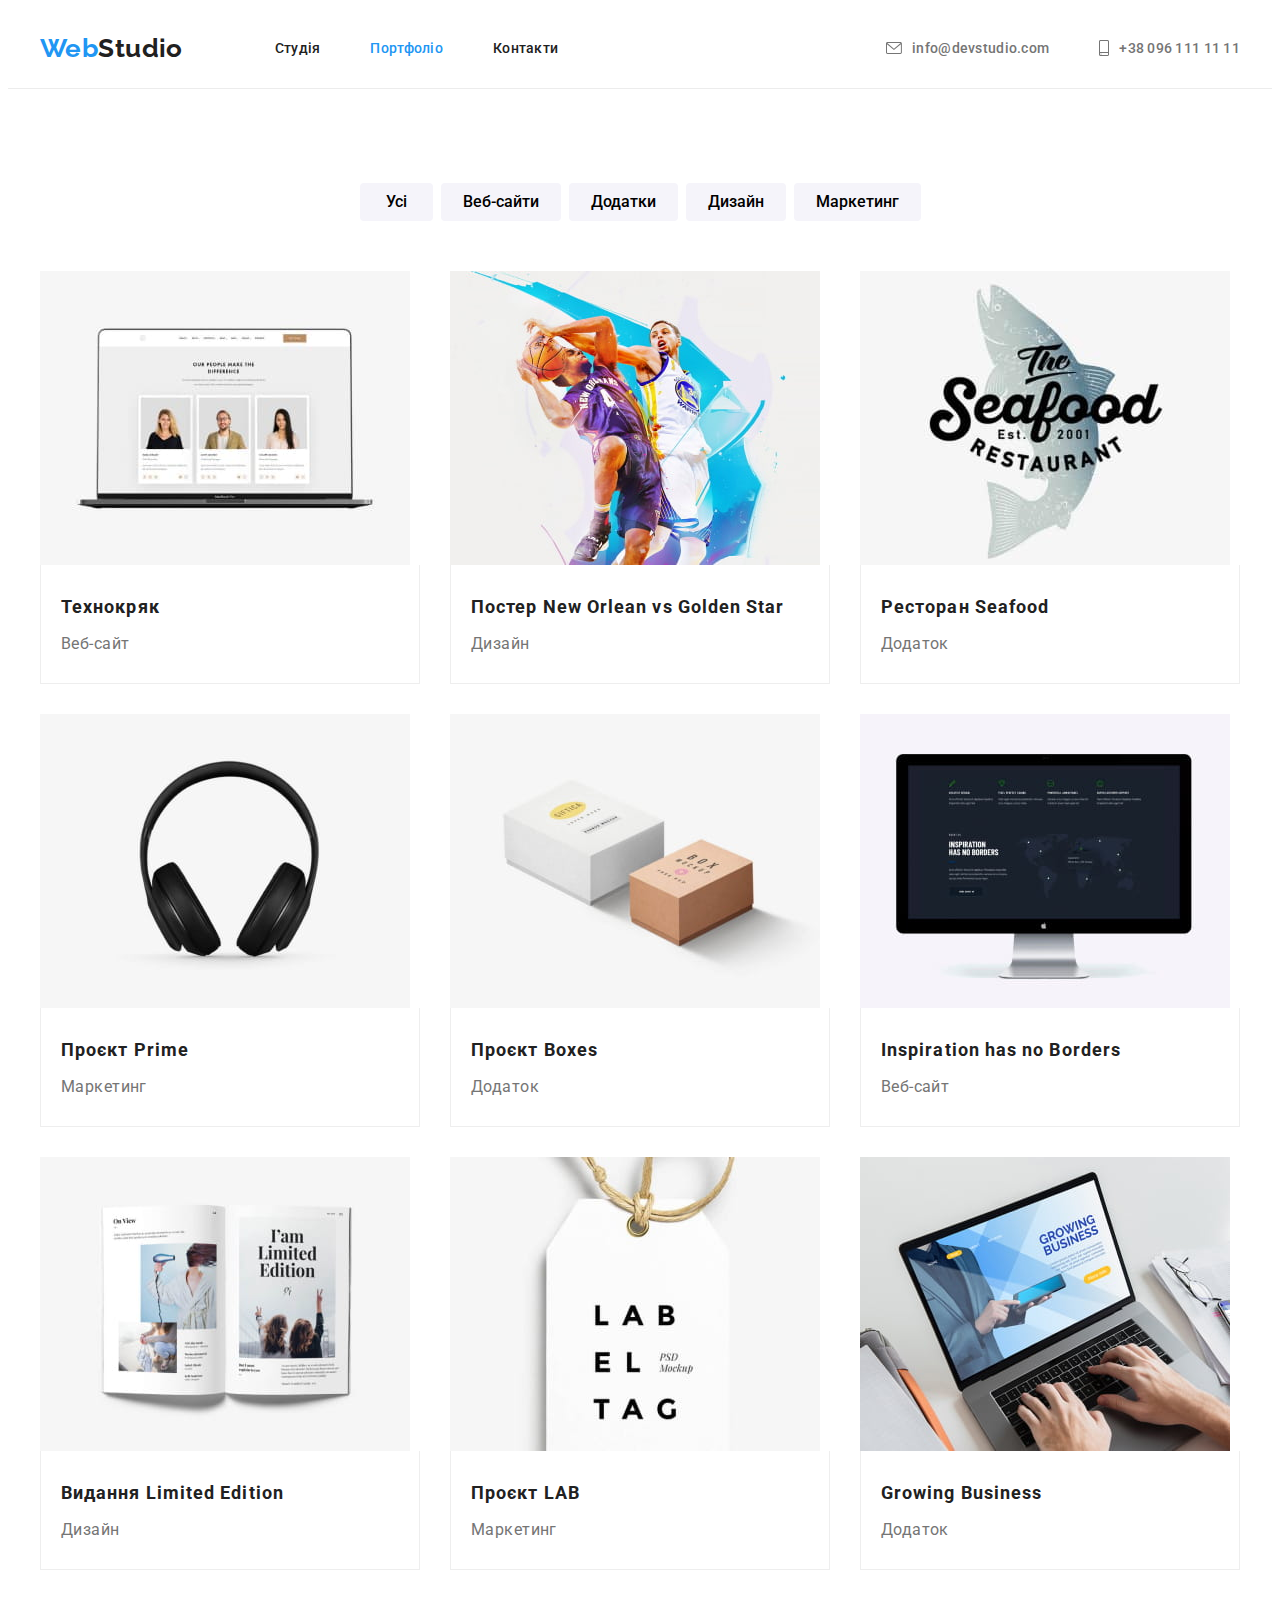
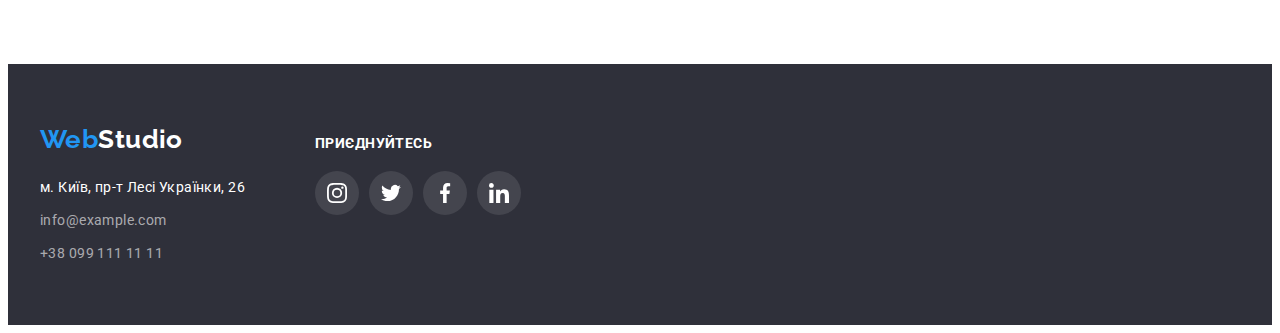
==== portfolio.html @ 65fcc151 "Initial commit" ====
<!DOCTYPE html>
<html lang="uk">
  <head>
    <meta charset="UTF-8" />
    <meta http-equiv="X-UA-Compatible" content="IE=edge" />
    <meta name="viewport" content="width=device-width, initial-scale=1.0" />
    <title>Портфоліо</title>
    <link rel="preconnect" href="https://fonts.googleapis.com" />
    <link rel="preconnect" href="https://fonts.gstatic.com" crossorigin />
    <link
      href="https://fonts.googleapis.com/css2?family=Raleway:wght@700&family=Roboto:wght@400;500;700;900&display=swap"
      rel="stylesheet"
    />
    <link
      rel="stylesheet"
      href="https://cdnjs.cloudflare.com/ajax/libs/modern-normalize/1.1.0/modern-normalize.min.css"
      integrity="sha512-wpPYUAdjBVSE4KJnH1VR1HeZfpl1ub8YT/NKx4PuQ5NmX2tKuGu6U/JRp5y+Y8XG2tV+wKQpNHVUX03MfMFn9Q=="
      crossorigin="anonymous"
      referrerpolicy="no-referrer"
    />
    <link rel="stylesheet" href="./css/styles.css" />
  </head>
  <body>
    <header class="top-page">
      <div class="container-top-page container">
        <a class="logo-top logo" href=""><span class="logo-first">Web</span>Studio</a>
        <nav class="nav">
          <ul class="list-nav list">
            <li class="nav-item">
              <a class="nav-link link" href="./index.html">Студія</a>
            </li>
            <li class="nav-item">
              <a class="nav-link link current" href="./portfolio.html">Портфоліо</a>
            </li>
            <li class="nav-item"><a class="nav-link link" href="">Контакти</a></li>
          </ul>
        </nav>

        <ul class="contact list">
          <li class="contact-item">
            <a class="contact-link link" href="mailto:info@example.com">
              <svg class="contact-icon" width="16" height="12">
                <use href="./images/icons.svg#envelope"></use>
              </svg>
              info@devstudio.com
            </a>
          </li>
          <li class="contact-item">
            <a class="contact-link link" href="tel:380991111111">
              <svg class="contact-icon" width="10" height="16">
                <use href="./images/icons.svg#smartphone"></use>
              </svg>
              +38 096 111 11 11</a
            >
          </li>
        </ul>
      </div>
    </header>

    <main class="page">
      <!-- Усі Портфоліо -->
      <section class="section">
        <div class="portfol-container container">
          <h1 class="visually-hidden">Портфоліо</h1>

          <ul class="list-btn-filter list">
            <li class="filter-item"><button class="btn-filter btn" type="button">Усі</button></li>

            <li class="filter-item">
              <button class="btn-filter btn" type="button">Веб-сайти</button>
            </li>

            <li class="filter-item">
              <button class="btn-filter btn" type="button">Додатки</button>
            </li>

            <li class="filter-item">
              <button class="btn-filter btn" type="button">Дизайн</button>
            </li>

            <li class="filter-item">
              <button class="btn-filter btn" type="button">Маркетинг</button>
            </li>
          </ul>

          <ul class="portfolio-list list card-set">
            <li class="portfol-item card-set-item">
              <a href="" class="portfol-link">
                <img
                  class="portfol-pic"
                  src="./images/portfolio/all/laptop.jpg"
                  alt="Ноутбук з веб-сайтом"
                  width="370"
                  height="294"
                />
                <div class="portfol-set">
                  <h2 class="portfol-subtitle">Технокряк</h2>
                  <p class="portfol-text">Веб-сайт</p>
                </div>
              </a>
            </li>

            <li class="portfol-item card-set-item">
              <a href="" class="portfol-link">
                <img
                  class="portfol-pic"
                  src="./images/portfolio/all/basketball.jpg"
                  alt="Баскетболісти"
                  width="370"
                  height="294"
                />
                <div class="portfol-set">
                  <h2 class="portfol-subtitle" lang="en">
                    <span lang="uk">Постер</span> New Orlean vs Golden Star
                  </h2>
                  <p class="portfol-text">Дизайн</p>
                </div>
              </a>
            </li>

            <li class="portfol-item card-set-item">
              <a href="" class="portfol-link">
                <img
                  class="portfol-pic"
                  src="./images/portfolio/all/seafood.jpg"
                  alt="Риба логотип"
                  width="370"
                  height="294"
                />
                <div class="portfol-set">
                  <h2 class="portfol-subtitle">Ресторан <span lang="en">Seafood</span></h2>
                  <p class="portfol-text">Додаток</p>
                </div>
              </a>
            </li>

            <li class="portfol-item card-set-item">
              <a href="" class="portfol-link">
                <img
                  class="portfol-pic"
                  src="./images/portfolio/all/headphones.jpg"
                  alt="Навушники"
                  width="370"
                  height="294"
                />
                <div class="portfol-set">
                  <h2 class="portfol-subtitle">Проєкт <span lang="en">Prime</span></h2>
                  <p class="portfol-text">Маркетинг</p>
                </div>
              </a>
            </li>

            <li class="portfol-item card-set-item">
              <a href="" class="portfol-link">
                <img
                  class="portfol-pic"
                  src="./images/portfolio/all/box.jpg"
                  alt="Коробки"
                  width="370"
                  height="294"
                />
                <div class="portfol-set">
                  <h2 class="portfol-subtitle">Проєкт <span lang="en">Boxes</span></h2>
                  <p class="portfol-text">Додаток</p>
                </div>
              </a>
            </li>

            <li class="portfol-item card-set-item">
              <a href="" class="portfol-link">
                <img
                  class="portfol-pic"
                  src="./images/portfolio/all/monitor.jpg"
                  alt="Монітор з веб-сайтом"
                  width="370"
                  height="294"
                />
                <div class="portfol-set">
                  <h2 class="portfol-subtitle" lang="en">Inspiration has no Borders</h2>
                  <p class="portfol-text">Веб-сайт</p>
                </div>
              </a>
            </li>

            <li class="portfol-item card-set-item">
              <a href="" class="portfol-link">
                <img
                  class="portfol-pic"
                  src="./images/portfolio/all/book.jpg"
                  alt="Книга"
                  width="370"
                  height="294"
                />
                <div class="portfol-set">
                  <h2 class="portfol-subtitle" lang="en">
                    <span lang="uk">Видання</span> Limited Edition
                  </h2>
                  <p class="portfol-text">Дизайн</p>
                </div>
              </a>
            </li>

            <li class="portfol-item card-set-item">
              <a href="" class="portfol-link">
                <img
                  class="portfol-pic"
                  src="./images/portfolio/all/label.jpg"
                  alt="LAB"
                  width="370"
                  height="294"
                />
                <div class="portfol-set">
                  <h2 class="portfol-subtitle">Проєкт <span lang="en">LAB</span></h2>
                  <p class="portfol-text">Маркетинг</p>
                </div>
              </a>
            </li>

            <li class="portfol-item card-set-item">
              <a href="" class="portfol-link">
                <img
                  class="portfol-pic"
                  src="./images/portfolio/all/laptop-2.jpg"
                  alt="Ноутбук з веб-сайтом"
                  width="370"
                  height="294"
                />
                <div class="portfol-set">
                  <h2 class="portfol-subtitle" lang="en">Growing Business</h2>
                  <p class="portfol-text">Додаток</p>
                </div>
              </a>
            </li>
          </ul>
        </div>
      </section>
    </main>

    <footer class="bottom-page">
      <div class="container-bottom-page container">
        <div class="info-box">
          <a class="logo-bottom logo" href=""><span class="logo-first">Web</span>Studio</a>

          <address class="info">
            <ul class="list-info list">
              <li class="info-item">
                <a
                  class="map-link link"
                  href="https://goo.gl/maps/CPtrU1FHBa2aNyZL9"
                  target="_blank"
                  rel="noopener noreferrer"
                >
                  м. Київ, пр-т Лесі Українки, 26
                </a>
              </li>

              <li class="info-item">
                <a class="info-link link" href="mailto:info@example.com">info@example.com</a>
              </li>

              <li class="info-item">
                <a class="info-link link" href="tel:380991111111">+38 099 111 11 11</a>
              </li>
            </ul>
          </address>
        </div>

        <div class="socials-box">
          <h2 class="bottom-title">приєднуйтесь</h2>
          <ul class="list bt-socials-list">
            <li>
              <a
                class="link bt-socials-link"
                href="https://www.instagram.com/"
                target="_blank"
                rel="noopener noreferrer"
                aria-label="instagram"
              >
                <svg class="bt-socials-icon" width="20" height="20">
                  <use href="./images/icons.svg#instagram"></use>
                </svg>
              </a>
            </li>

            <li>
              <a
                class="link bt-socials-link"
                href="https://twitter.com/"
                target="_blank"
                rel="noopener noreferrer"
                aria-label="twitter"
              >
                <svg class="bt-socials-icons" width="20" height="20">
                  <use href="./images/icons.svg#twitter"></use>
                </svg>
              </a>
            </li>

            <li>
              <a
                class="link bt-socials-link"
                href="https://www.facebook.com/"
                target="_blank"
                rel="noopener noreferrer"
                aria-label="facebook"
              >
                <svg class="bt-socials-icon" width="20" height="20">
                  <use href="./images/icons.svg#facebook"></use>
                </svg>
              </a>
            </li>

            <li>
              <a
                class="link bt-socials-link"
                href="https://ua.linkedin.com/"
                target="_blank"
                rel="noopener noreferrer"
                aria-label="linkedin"
              >
                <svg class="bt-socials-icon" width="20" height="20">
                  <use href="./images/icons.svg#linkedin"></use>
                </svg>
              </a>
            </li>
          </ul>
        </div>
      </div>
    </footer>
  </body>
</html>
---- css/styles.css ----
:root {
  /*bg colors*/
  --main-bg-cl: #ffffff;
  --cart-border-cl: 1px solid #eeeeee;
  --header-border-cl: #ececec;
  --secondary-bg-cl: #2f303a;
  --bg-cl-hero: #c4c4c4;
  --third-bg-cl: #f5f4fa;
  --accent-cl: #2196f3;
  --main-page-btn-cl: #188ce8;
  --socials-cl: #afb1b8;
  --section-ptf-cl: #eeeeee;
  --grad-hero: rgba(47, 48, 58, 0.4);
  /*text colors */
  --main-text-cl: #212121;
  --secondary-text-cl: #757575;
  --logo-cl: #000000;
  --foter-cont-cl-60: rgba(255, 255, 255, 0.6);
  --foter-cont-cl-10: rgba(255, 255, 255, 0.1);
  /* fonts */
  --main-font: 'Roboto', sans-serif;
  --logo-font: 'Raleway', sans-serif;
  /* other */
  --main-bord-rad: 4px;
  --secondary-font-weight: 700;
  --third-font-weight: 500;
  --indent: 30px;
  --item: 3;
}

body {
  color: var(--main-text-cl);
  font-family: var(--main-font);
  font-size: 14px;
  line-height: calc(24 / 14);
  letter-spacing: 0.03em;
}

.container {
  width: 1200px;
  padding-left: 15px;
  padding-right: 15px;
  margin-left: auto;
  margin-right: auto;
}

.section {
  padding: 94px 0;
}

.card-set {
  display: flex;
  flex-wrap: wrap;
  gap: var(--indent);
}

.card-set-item {
  flex-basis: calc((100% - var(--indent) * (var(--item) - 1)) / var(--item));
}

/* reset and pseudoclasses */

h1,
h2,
h3,
h4,
h5,
h6,
p {
  margin: 0;
}

img {
  display: block;
  max-width: 100%;
  height: auto;
}

.visually-hidden {
  position: absolute;
  width: 1px;
  height: 1px;
  margin: -1px;
  border: 0;
  padding: 0;

  white-space: nowrap;
  clip-path: inset(100%);
  clip: rect(0 0 0 0);
  overflow: hidden;
}

.list {
  list-style: none;
  margin: 0;
  padding: 0;
}

.link {
  text-decoration: none;
  color: currentColor;
}

.portfol-link {
  text-decoration: none;
  color: currentColor;
  display: block;
}

.portfol-link:hover,
.portfol-link:focus {
  box-shadow: 0px 1px 1px rgba(0, 0, 0, 0.12), 0px 4px 4px rgba(0, 0, 0, 0.06),
    1px 4px 6px rgba(0, 0, 0, 0.16);
}

.link:hover,
.link:focus {
  color: var(--accent-cl);
}

.btn {
  border: none;
  cursor: pointer;
}

.main-btn:hover,
.main-btn:focus {
  background-color: var(--main-page-btn-cl);
}

.main-btn:active {
  background-color: var(--main-page-btn-cl);
}

.btn-filter:hover,
.btn-filter:focus {
  color: var(--main-bg-cl);
  background-color: var(--accent-cl);
  box-shadow: 0px 3px 1px rgba(0, 0, 0, 0.1), 0px 1px 2px rgba(0, 0, 0, 0.08),
    0px 2px 2px rgba(0, 0, 0, 0.12);
  border-radius: var(--main-bord-rad);
}

.btn-filter:active {
  color: var(--main-bg-cl);
  background-color: var(--accent-cl);
}

.info {
  font-style: normal;
}

.icon-link:hover,
.icon-link:focus {
  background-color: var(--accent-cl);
  fill: var(--main-bg-cl);
}

.client-link:hover,
.client-link:focus {
  border: 1px solid var(--accent-cl);
  fill: var(--accent-cl);
}

.bt-socials-link:hover,
.bt-socials-link:focus {
  background-color: var(--accent-cl);
}

/* Header */

.top-page {
  border-bottom: 1px solid var(--header-border-cl);
}

.container-top-page {
  display: flex;
  align-items: center;
}

.logo {
  color: var(--main-text-cl);
  text-decoration: none;
  font-family: var(--logo-font);
  font-weight: var(--secondary-font-weight);
  font-size: 26px;
  line-height: calc(31 / 26);
}

.logo-top {
  margin-right: 92px;
}

.logo-first {
  color: var(--accent-cl);
}

.nav {
  margin-right: auto;
}

.list-nav {
  display: flex;
  flex-wrap: wrap;
  gap: 50px;
}

.nav-link {
  display: block;
  padding: 32px 0;
  color: var(--main-text-cl);
  font-weight: var(--third-font-weight);
  font-size: 14px;
  line-height: calc(16 / 14);
  letter-spacing: 0.02em;
}

.current {
  color: var(--accent-cl);
}

.contact {
  display: flex;
  gap: 50px;
}

.contact-link {
  display: flex;
  align-items: center;
  padding: 32px 0;
  gap: 10px;

  color: var(--secondary-text-cl);
  font-weight: var(--third-font-weight);
  font-size: 14px;
  line-height: calc(16 / 14);
  letter-spacing: 0.02em;
}

.contact-icon {
  fill: currentColor;
}

/* main studio*/

/* section hero */
.hero {
  max-width: 1600px;
  height: 600px;
  margin-right: auto;
  margin-left: auto;

  background-color: var(--bg-cl-hero);
  text-align: center;
  background-image: linear-gradient(to right, var(--grad-hero), var(--grad-hero)),
    url(../images/index/hero/bg-hero.jpg);
  background-position: center;
  background-repeat: no-repeat;
  background-size: cover;
}

.hero-container {
  padding-top: 200px;
  padding-bottom: 200px;
}

.title {
  color: var(--main-bg-cl);

  font-weight: 900;
  font-size: 44px;
  line-height: calc(60 / 44);
  letter-spacing: 0.06em;
  text-transform: uppercase;

  margin-bottom: 30px;
  width: 696px;
  margin-left: auto;
  margin-right: auto;
}

.main-btn {
  background-color: var(--accent-cl);
  color: var(--main-bg-cl);
  box-shadow: 0px 4px 4px rgba(0, 0, 0, 0.15);
  border-radius: var(--main-bord-rad);

  font-family: inherit;
  font-weight: var(--secondary-font-weight);
  font-size: 16px;
  line-height: calc(30 / 16);
  letter-spacing: 0.06em;

  padding: 10px 32px;
  min-width: 216px;
  min-height: 50px;
}

/* section our advantages */

.list-advantage {
  display: flex;
  gap: var(--indent);
}

.advantage-item {
  flex-basis: calc((100% - 90px) / 4);
}

.box-icon {
  display: flex;
  align-items: center;
  justify-content: center;

  height: 120px;
  margin: 0 0 30px;
  border-radius: 4px;

  background-color: var(--third-bg-cl);
}

.advantage-subtitle {
  font-weight: var(--secondary-font-weight);
  font-size: 14px;
  line-height: calc(16 / 14);
  text-transform: uppercase;

  margin-bottom: 10px;
}

.advantage-text {
  color: var(--secondary-text-cl);
}

/* section  what do we do*/
.practice {
  padding-top: 0;
}

.practice-subtitle {
  font-weight: var(--secondary-font-weight);
  font-size: 36px;
  line-height: calc(42 / 36);

  margin-bottom: 50px;
  text-align: center;
}

/* section our team*/
.team {
  background-color: var(--third-bg-cl);
}

.team-item {
  --item: 4;
  background-color: var(--main-bg-cl);
  box-shadow: 0px 4px 4px rgba(0, 0, 0, 0.25), 0px 1px 3px rgba(0, 0, 0, 0.12),
    0px 1px 1px rgba(0, 0, 0, 0.14);
  border-radius: 0px 0px 4px 4px;
}

.team-title {
  font-weight: var(--secondary-font-weight);
  font-size: 36px;
  line-height: calc(42 / 36);

  margin-bottom: 50px;
  text-align: center;
}

.avatar-content {
  text-align: center;
  padding-top: var(--indent);
  padding-bottom: var(--indent);
}

.team-subtitle {
  font-weight: var(--third-font-weight);
  font-size: 16px;
  line-height: calc(19 / 16);

  margin: 0 0 10px;
}

.team-text {
  font-size: 16px;
  line-height: calc(19 / 16);
  color: var(--secondary-text-cl);
  margin-bottom: 16px;
}

.list-icon {
  display: flex;
  justify-content: center;

  gap: 10px;
}

.icon-link {
  width: 44px;
  height: 44px;

  display: flex;
  justify-content: center;
  align-items: center;

  fill: var(--socials-cl);
  border-radius: 50%;
}

/* Client */

.client {
  text-align: center;
}

.client-title {
  margin-bottom: 50px;

  font-weight: var(--secondary-font-weight);
  font-size: 36px;
  line-height: calc(42 / 36);
}

.client-list {
  display: flex;
  gap: 30px;
}

.client-item {
  flex-basis: calc((100% - 150px) / 6);
}

.client-link {
  display: flex;
  align-items: center;
  justify-content: center;

  height: 92px;

  border: 1px solid var(--socials-cl);
  border-radius: 4px;
  fill: var(--socials-cl);
}

/* main portfolio */

.btn-filter {
  background-color: var(--third-bg-cl);
  font-family: inherit;
  font-weight: var(--third-font-weight);
  font-size: 16px;
  line-height: calc(26 / 16);
  border-radius: var(--main-bord-rad);

  min-width: 73px;
  min-height: 38px;
  padding: 6px 22px;
}

.list-btn-filter {
  display: flex;
  justify-content: center;
  gap: 8px;
  margin: 0 0 50px;
}

.portfol-set {
  padding: 24px 20px;
  border-right: var(--cart-border-cl);
  border-bottom: var(--cart-border-cl);
  border-left: var(--cart-border-cl);
}

.portfol-subtitle {
  font-weight: var(--secondary-font-weight);
  font-size: 18px;
  line-height: calc(36 / 18);
  letter-spacing: 0.06em;

  margin-bottom: 4px;
}

.portfol-text {
  color: var(--secondary-text-cl);
  font-size: 16px;
  line-height: calc(30 / 16);
}

/* footer */
.bottom-page {
  background-color: var(--secondary-bg-cl);
}

.container-bottom-page {
  padding-top: 60px;
  padding-bottom: 60px;

  display: flex;
  align-items: baseline;
  gap: 70px;
}

.logo-bottom {
  color: var(--main-bg-cl);
  display: block;
  margin-bottom: 20px;
}

.info-item:not(:last-child) {
  margin-bottom: 9px;
}

.map-link {
  color: var(--main-bg-cl);
}

.info-link {
  color: var(--foter-cont-cl-60);
}

.socials-box {
  width: 205px;
  height: 80px;
}

.bottom-title {
  margin-bottom: 20px;

  font-weight: var(--secondary-font-weight);
  font-size: 14px;
  line-height: calc(16 / 14);
  text-transform: uppercase;

  color: var(--main-bg-cl);
}

.bt-socials-list {
  display: flex;
  gap: 10px;
}

.bt-socials-link {
  width: 44px;
  height: 44px;

  display: flex;
  align-items: center;
  justify-content: center;

  border-radius: 50%;

  fill: var(--main-bg-cl);
  background: var(--foter-cont-cl-10);
}
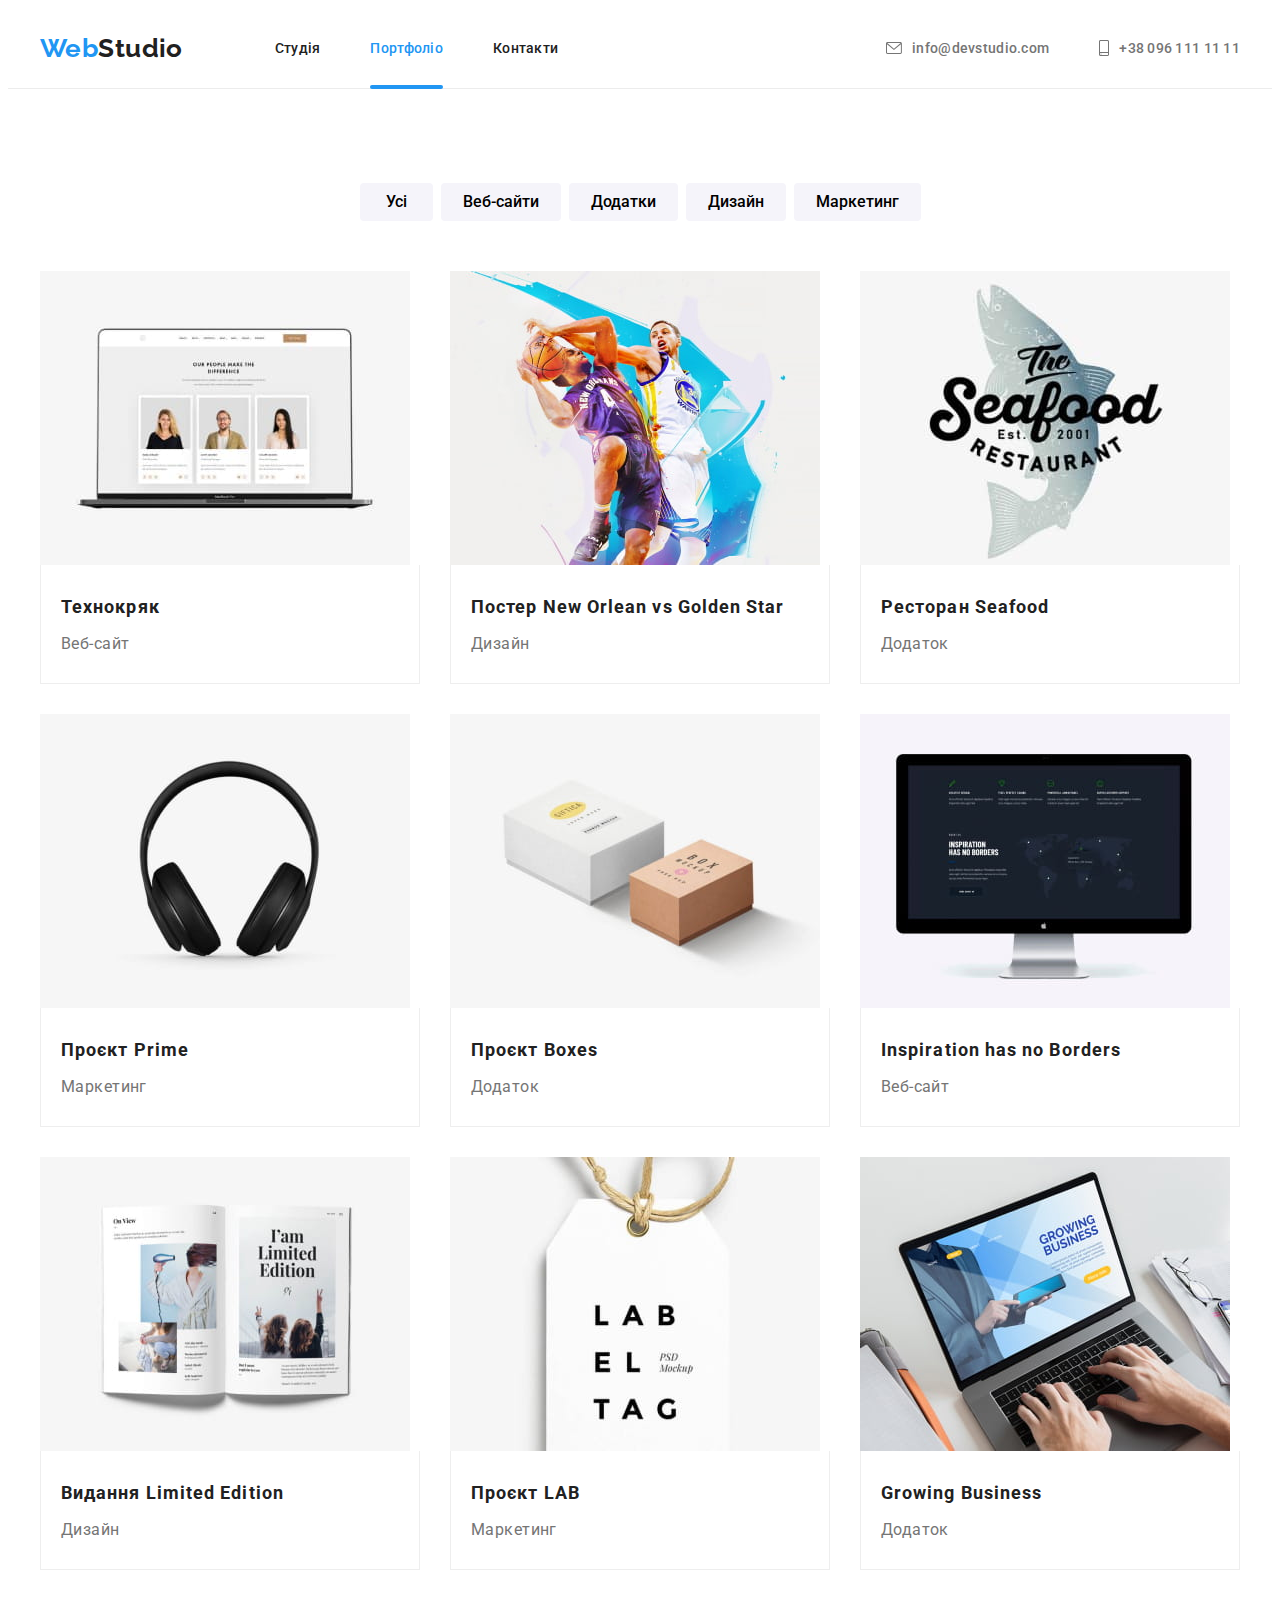
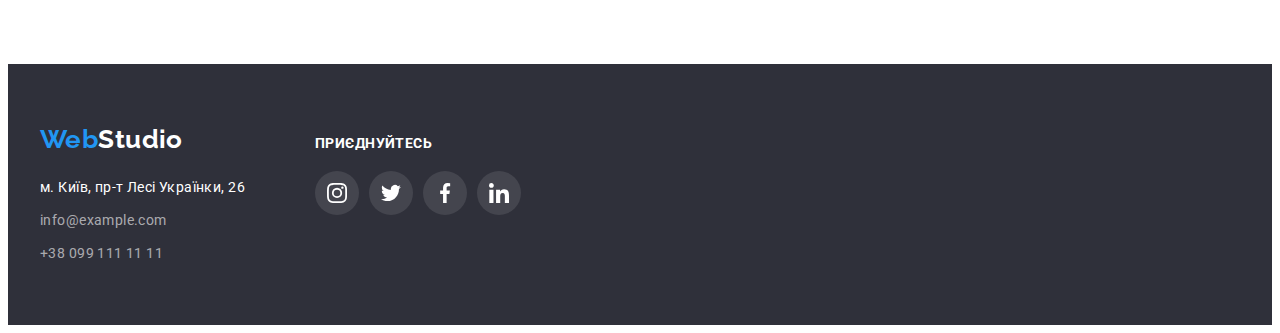
==== commit da3049dd: "Додання в секції портфоліо ефект ховеру на картки" ====
--- a/portfolio.html
+++ b/portfolio.html
@@ -86,13 +86,22 @@
           <ul class="portfolio-list list card-set">
             <li class="portfol-item card-set-item">
               <a href="" class="portfol-link">
-                <img
-                  class="portfol-pic"
-                  src="./images/portfolio/all/laptop.jpg"
-                  alt="Ноутбук з веб-сайтом"
-                  width="370"
-                  height="294"
-                />
+                <div class="portfol-thumb">
+                  <img
+                    class="portfol-pic"
+                    src="./images/portfolio/all/laptop.jpg"
+                    alt="Ноутбук з веб-сайтом"
+                    width="370"
+                    height="294"
+                  />
+                  <div class="overlay">
+                    <p class="overlay-desc">
+                      Ресурс пропонує комплексні пропозиції з різним рівнем функціоналу та сервісів.
+                      Все це дозволить відвідувачу отримати вичерпні відомості про компанію чи
+                      приватну особу.
+                    </p>
+                  </div>
+                </div>
                 <div class="portfol-set">
                   <h2 class="portfol-subtitle">Технокряк</h2>
                   <p class="portfol-text">Веб-сайт</p>
@@ -102,13 +111,22 @@
 
             <li class="portfol-item card-set-item">
               <a href="" class="portfol-link">
-                <img
-                  class="portfol-pic"
-                  src="./images/portfolio/all/basketball.jpg"
-                  alt="Баскетболісти"
-                  width="370"
-                  height="294"
-                />
+                <div class="portfol-thumb">
+                  <img
+                    class="portfol-pic"
+                    src="./images/portfolio/all/basketball.jpg"
+                    alt="Баскетболісти"
+                    width="370"
+                    height="294"
+                  />
+                  <div class="overlay">
+                    <p class="overlay-desc">
+                      Ресурс пропонує комплексні пропозиції з різним рівнем функціоналу та сервісів.
+                      Все це дозволить відвідувачу отримати вичерпні відомості про компанію чи
+                      приватну особу.
+                    </p>
+                  </div>
+                </div>
                 <div class="portfol-set">
                   <h2 class="portfol-subtitle" lang="en">
                     <span lang="uk">Постер</span> New Orlean vs Golden Star
@@ -120,13 +138,22 @@
 
             <li class="portfol-item card-set-item">
               <a href="" class="portfol-link">
-                <img
-                  class="portfol-pic"
-                  src="./images/portfolio/all/seafood.jpg"
-                  alt="Риба логотип"
-                  width="370"
-                  height="294"
-                />
+                <div class="portfol-thumb">
+                  <img
+                    class="portfol-pic"
+                    src="./images/portfolio/all/seafood.jpg"
+                    alt="Риба логотип"
+                    width="370"
+                    height="294"
+                  />
+                  <div class="overlay">
+                    <p class="overlay-desc">
+                      Ресурс пропонує комплексні пропозиції з різним рівнем функціоналу та сервісів.
+                      Все це дозволить відвідувачу отримати вичерпні відомості про компанію чи
+                      приватну особу.
+                    </p>
+                  </div>
+                </div>
                 <div class="portfol-set">
                   <h2 class="portfol-subtitle">Ресторан <span lang="en">Seafood</span></h2>
                   <p class="portfol-text">Додаток</p>
@@ -136,13 +163,22 @@
 
             <li class="portfol-item card-set-item">
               <a href="" class="portfol-link">
-                <img
-                  class="portfol-pic"
-                  src="./images/portfolio/all/headphones.jpg"
-                  alt="Навушники"
-                  width="370"
-                  height="294"
-                />
+                <div class="portfol-thumb">
+                  <img
+                    class="portfol-pic"
+                    src="./images/portfolio/all/headphones.jpg"
+                    alt="Навушники"
+                    width="370"
+                    height="294"
+                  />
+                  <div class="overlay">
+                    <p class="overlay-desc">
+                      Ресурс пропонує комплексні пропозиції з різним рівнем функціоналу та сервісів.
+                      Все це дозволить відвідувачу отримати вичерпні відомості про компанію чи
+                      приватну особу.
+                    </p>
+                  </div>
+                </div>
                 <div class="portfol-set">
                   <h2 class="portfol-subtitle">Проєкт <span lang="en">Prime</span></h2>
                   <p class="portfol-text">Маркетинг</p>
@@ -152,13 +188,22 @@
 
             <li class="portfol-item card-set-item">
               <a href="" class="portfol-link">
-                <img
-                  class="portfol-pic"
-                  src="./images/portfolio/all/box.jpg"
-                  alt="Коробки"
-                  width="370"
-                  height="294"
-                />
+                <div class="portfol-thumb">
+                  <img
+                    class="portfol-pic"
+                    src="./images/portfolio/all/box.jpg"
+                    alt="Коробки"
+                    width="370"
+                    height="294"
+                  />
+                  <div class="overlay">
+                    <p class="overlay-desc">
+                      Ресурс пропонує комплексні пропозиції з різним рівнем функціоналу та сервісів.
+                      Все це дозволить відвідувачу отримати вичерпні відомості про компанію чи
+                      приватну особу.
+                    </p>
+                  </div>
+                </div>
                 <div class="portfol-set">
                   <h2 class="portfol-subtitle">Проєкт <span lang="en">Boxes</span></h2>
                   <p class="portfol-text">Додаток</p>
@@ -168,13 +213,22 @@
 
             <li class="portfol-item card-set-item">
               <a href="" class="portfol-link">
-                <img
-                  class="portfol-pic"
-                  src="./images/portfolio/all/monitor.jpg"
-                  alt="Монітор з веб-сайтом"
-                  width="370"
-                  height="294"
-                />
+                <div class="portfol-thumb">
+                  <img
+                    class="portfol-pic"
+                    src="./images/portfolio/all/monitor.jpg"
+                    alt="Монітор з веб-сайтом"
+                    width="370"
+                    height="294"
+                  />
+                  <div class="overlay">
+                    <p class="overlay-desc">
+                      Ресурс пропонує комплексні пропозиції з різним рівнем функціоналу та сервісів.
+                      Все це дозволить відвідувачу отримати вичерпні відомості про компанію чи
+                      приватну особу.
+                    </p>
+                  </div>
+                </div>
                 <div class="portfol-set">
                   <h2 class="portfol-subtitle" lang="en">Inspiration has no Borders</h2>
                   <p class="portfol-text">Веб-сайт</p>
@@ -184,13 +238,22 @@
 
             <li class="portfol-item card-set-item">
               <a href="" class="portfol-link">
-                <img
-                  class="portfol-pic"
-                  src="./images/portfolio/all/book.jpg"
-                  alt="Книга"
-                  width="370"
-                  height="294"
-                />
+                <div class="portfol-thumb">
+                  <img
+                    class="portfol-pic"
+                    src="./images/portfolio/all/book.jpg"
+                    alt="Книга"
+                    width="370"
+                    height="294"
+                  />
+                  <div class="overlay">
+                    <p class="overlay-desc">
+                      Ресурс пропонує комплексні пропозиції з різним рівнем функціоналу та сервісів.
+                      Все це дозволить відвідувачу отримати вичерпні відомості про компанію чи
+                      приватну особу.
+                    </p>
+                  </div>
+                </div>
                 <div class="portfol-set">
                   <h2 class="portfol-subtitle" lang="en">
                     <span lang="uk">Видання</span> Limited Edition
@@ -202,13 +265,22 @@
 
             <li class="portfol-item card-set-item">
               <a href="" class="portfol-link">
-                <img
-                  class="portfol-pic"
-                  src="./images/portfolio/all/label.jpg"
-                  alt="LAB"
-                  width="370"
-                  height="294"
-                />
+                <div class="portfol-thumb">
+                  <img
+                    class="portfol-pic"
+                    src="./images/portfolio/all/label.jpg"
+                    alt="LAB"
+                    width="370"
+                    height="294"
+                  />
+                  <div class="overlay">
+                    <p class="overlay-desc">
+                      Ресурс пропонує комплексні пропозиції з різним рівнем функціоналу та сервісів.
+                      Все це дозволить відвідувачу отримати вичерпні відомості про компанію чи
+                      приватну особу.
+                    </p>
+                  </div>
+                </div>
                 <div class="portfol-set">
                   <h2 class="portfol-subtitle">Проєкт <span lang="en">LAB</span></h2>
                   <p class="portfol-text">Маркетинг</p>
@@ -218,13 +290,22 @@
 
             <li class="portfol-item card-set-item">
               <a href="" class="portfol-link">
-                <img
-                  class="portfol-pic"
-                  src="./images/portfolio/all/laptop-2.jpg"
-                  alt="Ноутбук з веб-сайтом"
-                  width="370"
-                  height="294"
-                />
+                <div class="portfol-thumb">
+                  <img
+                    class="portfol-pic"
+                    src="./images/portfolio/all/laptop-2.jpg"
+                    alt="Ноутбук з веб-сайтом"
+                    width="370"
+                    height="294"
+                  />
+                  <div class="overlay">
+                    <p class="overlay-desc">
+                      Ресурс пропонує комплексні пропозиції з різним рівнем функціоналу та сервісів.
+                      Все це дозволить відвідувачу отримати вичерпні відомості про компанію чи
+                      приватну особу.
+                    </p>
+                  </div>
+                </div>
                 <div class="portfol-set">
                   <h2 class="portfol-subtitle" lang="en">Growing Business</h2>
                   <p class="portfol-text">Додаток</p>
@@ -266,7 +347,7 @@
         </div>
 
         <div class="socials-box">
-          <h2 class="bottom-title">приєднуйтесь</h2>
+          <b class="bottom-title">приєднуйтесь</b>
           <ul class="list bt-socials-list">
             <li>
               <a
--- a/css/styles.css
+++ b/css/styles.css
@@ -7,10 +7,13 @@
   --bg-cl-hero: #c4c4c4;
   --third-bg-cl: #f5f4fa;
   --accent-cl: #2196f3;
+  --accent-cl-90: rgba(33, 150, 243, 0.9);
   --main-page-btn-cl: #188ce8;
   --socials-cl: #afb1b8;
   --section-ptf-cl: #eeeeee;
   --grad-hero: rgba(47, 48, 58, 0.4);
+  --bg-what-we-do: rgba(47, 48, 58, 0.8);
+  --bg-overlay: rgba(0, 0, 0, 0.2);
   /*text colors */
   --main-text-cl: #212121;
   --secondary-text-cl: #757575;
@@ -26,6 +29,7 @@
   --third-font-weight: 500;
   --indent: 30px;
   --item: 3;
+  --main-animation: 250ms cubic-bezier(0.4, 0, 0.2, 1);
 }
 
 body {
@@ -99,12 +103,22 @@
 .link {
   text-decoration: none;
   color: currentColor;
+
+  transition: background-color var(--main-animation), color var(--main-animation),
+    fill var(--main-animation), border var(--main-animation);
 }
 
 .portfol-link {
   text-decoration: none;
   color: currentColor;
   display: block;
+
+  transition: box-shadow var(--main-animation);
+}
+
+.portfol-link:hover .overlay,
+.portfol-link:focus .overlay {
+  transform: translateY(0);
 }
 
 .portfol-link:hover,
@@ -121,11 +135,9 @@
 .btn {
   border: none;
   cursor: pointer;
-}
-
-.main-btn:hover,
-.main-btn:focus {
-  background-color: var(--main-page-btn-cl);
+
+  transition: background-color var(--main-animation), color var(--main-animation),
+    box-shadow var(--main-animation), border-radius var(--main-animation);
 }
 
 .main-btn:active {
@@ -217,6 +229,21 @@
 
 .current {
   color: var(--accent-cl);
+  position: relative;
+}
+
+.current::after {
+  content: '';
+  width: 100%;
+  height: 4px;
+
+  position: absolute;
+  left: 0;
+  bottom: -1px;
+
+  display: block;
+  border-radius: 2px;
+  background-color: var(--accent-cl);
 }
 
 .contact {
@@ -332,7 +359,7 @@
   color: var(--secondary-text-cl);
 }
 
-/* section  what do we do*/
+/* section  what we do*/
 .practice {
   padding-top: 0;
 }
@@ -344,6 +371,28 @@
 
   margin-bottom: 50px;
   text-align: center;
+}
+
+.practice-item {
+  position: relative;
+}
+
+.thumb {
+  position: absolute;
+  bottom: 0;
+  left: 0;
+
+  display: flex;
+  align-items: center;
+  justify-content: center;
+  width: 100%;
+  height: 70px;
+
+  background-color: var(--bg-what-we-do);
+  color: var(--main-bg-cl);
+  font-size: 14px;
+  line-height: calc(16 / 14);
+  text-transform: uppercase;
 }
 
 /* section our team*/
@@ -465,6 +514,35 @@
   margin: 0 0 50px;
 }
 
+.portfol-thumb {
+  position: relative;
+  overflow: hidden;
+}
+
+.overlay {
+  position: absolute;
+  top: 0;
+  left: 0;
+
+  display: flex;
+  align-items: center;
+  justify-content: center;
+  padding: 0 24px;
+
+  width: 100%;
+  height: 100%;
+
+  transform: translateY(101%);
+  transition: transform var(--main-animation);
+  background-color: var(--accent-cl-90);
+}
+
+.overlay-desc {
+  color: var(--main-bg-cl);
+  font-size: 18px;
+  line-height: calc(28 / 18);
+}
+
 .portfol-set {
   padding: 24px 20px;
   border-right: var(--cart-border-cl);
@@ -526,6 +604,7 @@
 
 .bottom-title {
   margin-bottom: 20px;
+  display: block;
 
   font-weight: var(--secondary-font-weight);
   font-size: 14px;
@@ -553,3 +632,55 @@
   fill: var(--main-bg-cl);
   background: var(--foter-cont-cl-10);
 }
+
+/* Modal window */
+
+.backdrop {
+  position: fixed;
+  top: 0;
+  left: 0;
+
+  width: 100%;
+  height: 100%;
+
+  background-color: var(--bg-overlay);
+}
+
+.backdrop.is-hidden {
+  opacity: 0;
+  pointer-events: none;
+  visibility: hidden;
+}
+
+.modal {
+  position: fixed;
+  top: 50%;
+  left: 50%;
+  transform: translate(-50%, -50%);
+
+  width: 528px;
+  height: 581px;
+
+  background-color: var(--main-bg-cl);
+  box-shadow: 0px 1px 3px rgba(0, 0, 0, 0.12), 0px 1px 1px rgba(0, 0, 0, 0.14),
+    0px 2px 1px rgba(0, 0, 0, 0.2);
+  border-radius: 4px;
+}
+
+.modal-btn {
+  position: absolute;
+  top: 8px;
+  right: 8px;
+
+  display: flex;
+  align-items: center;
+  justify-content: center;
+
+  width: 30px;
+  height: 30px;
+  padding: 0;
+
+  border: 1px solid rgba(0, 0, 0, 0.1);
+  border-radius: 50%;
+  background-color: var(--main-bg-cl);
+}
